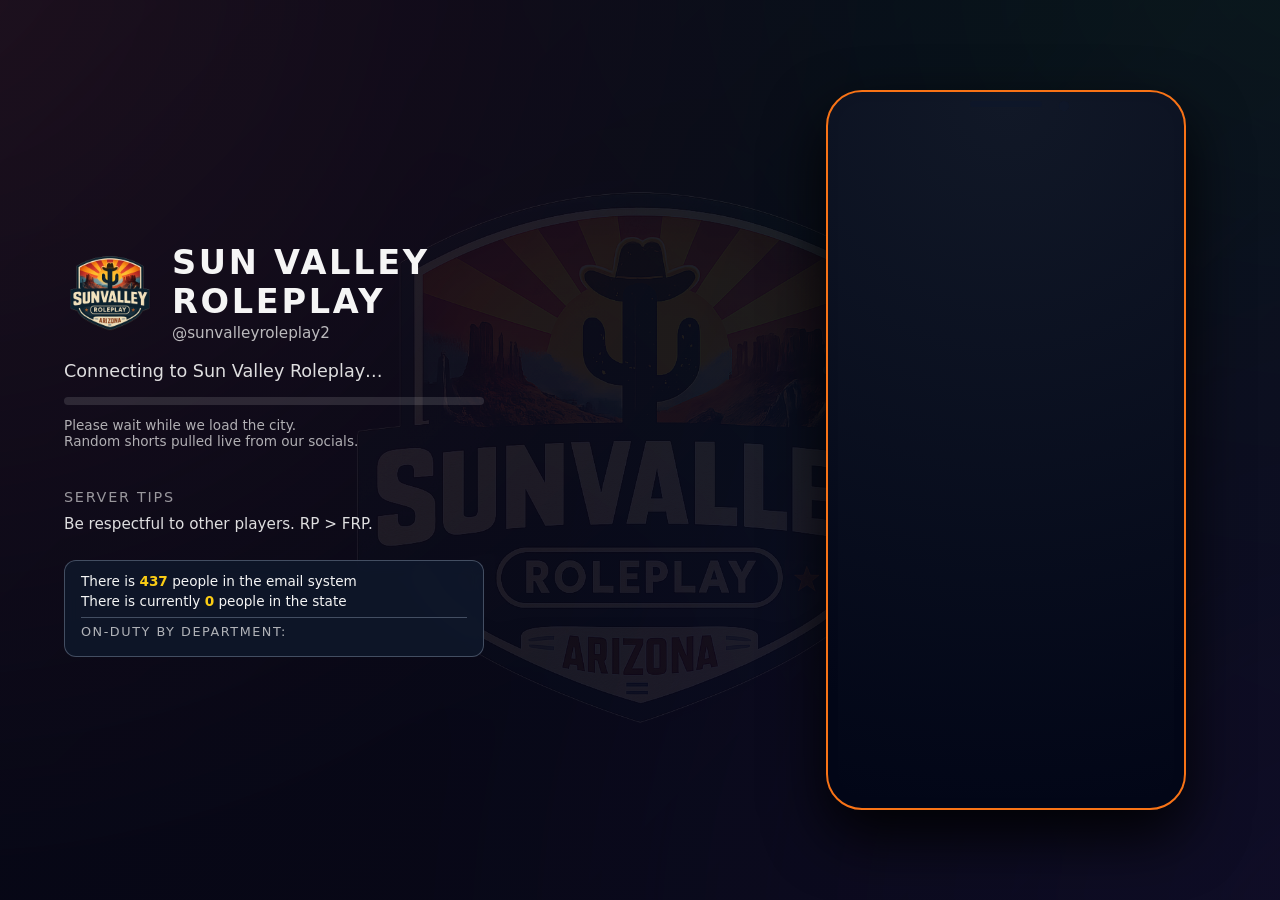
==== html/index.html @ 87b21096 "Add files via upload" ====
<!DOCTYPE html>
<html lang="en">
<head>
  <meta charset="UTF-8" />
  <title>Sun Valley Roleplay — Loading</title>
  <meta name="viewport" content="width=device-width, initial-scale=1.0" />
  <link rel="stylesheet" href="style.css" />
</head>
<body>
  <div class="background"></div>

  <audio id="bgAudio" autoplay></audio>


  <div class="overlay"></div>

  <!-- Large transparent background logo watermark -->
  <div class="background-logo">
    <img src="logo.png" alt="Server Logo" />
  </div>

  <div class="wrapper">
    <div class="left-panel">
      <div class="logo-block">
        <img src="logo.png" alt="Sun Valley Roleplay" class="logo-image" />
        <div class="logo-text">
          <div class="logo-title">SUN VALLEY ROLEPLAY</div>
          <div class="subtitle">@sunvalleyroleplay2</div>
        </div>
      </div>

      <div class="status-text">Connecting to Sun Valley Roleplay…</div>

      <div class="progress-container">
        <div class="progress-bar"></div>
      </div>
      <div class="small-text">
        Please wait while we load the city.<br />
        Random shorts pulled live from our socials.
      </div>

      <div class="tips-title">SERVER TIPS</div>
      <div class="tips-text" id="tipText">
        Be respectful to other players. RP > FRP.
      </div>

      <div class="stats-box">
        <div class="stat-line">
          There is <span id="emailCount">437</span> people in the email system
        </div>
        <div class="stat-line">
          There is currently <span id="stateCount">0</span> people in the state
        </div>
        <div class="stat-divider"></div>
        <div class="stat-dynamic-title">On-duty by department:</div>
        <div class="duty-list" id="dutyList">
          <!-- Filled dynamically from duty stats -->
        </div>
      </div>
    </div>

    <!-- Optional staff panel (middle column). Controlled by STAFF_ENABLED in script.js -->
    <div class="staff-panel" id="staffPanel" style="display:none;">
      <div class="staff-title">Staff Team</div>
      <div class="staff-list" id="staffList">
        <!-- Filled by script.js if STAFF_ENABLED is true -->
      </div>
    </div>

    <div class="right-panel">
      <div class="video-wrapper">
        <div class="phone-frame">
          <div class="phone-screen">
            <iframe
              id="shortFrame"
              frameborder="0"
              allow="autoplay; fullscreen; picture-in-picture"
              scrolling="no"
            ></iframe>
          </div>
        </div>
      </div>

    </div>
  </div>

  <script src="script.js"></script>
</body>
</html>
---- html/style.css ----
* {
  box-sizing: border-box;
}

html,
body {
  margin: 0;
  padding: 0;
  height: 100%;
  width: 100%;
}

body {
  overflow: hidden;
  background: #050716;
  color: #f5f5f5;
  font-family: system-ui, -apple-system, BlinkMacSystemFont, "Segoe UI",
    sans-serif;
}

/* Background layers */
.background {
  position: fixed;
  inset: 0;
  background: radial-gradient(circle at top left, #ff6b6b 0, transparent 55%),
    radial-gradient(circle at bottom right, #4f46e5 0, transparent 55%),
    radial-gradient(circle at top right, #22c55e 0, transparent 55%);
  opacity: 0.35;
  filter: blur(18px);
  transform: scale(1.1);
  pointer-events: none;
  z-index: -1;
}

.background-video-layer {
  position: fixed;
  inset: 0;
  overflow: hidden;
  pointer-events: none;
  z-index: 0;
}


.overlay {
  position: fixed;
  inset: 0;
  background: linear-gradient(
    135deg,
    rgba(5, 7, 22, 0.70),
    rgba(12, 10, 24, 0.78)
  );
  pointer-events: none;
  z-index: 1;
}

/* Large transparent logo watermark */
.background-logo {
  position: fixed;
  inset: 0;
  display: flex;
  align-items: center;
  justify-content: center;
  pointer-events: none;
  z-index: 2;
  opacity: 0.08;
}

.background-logo img {
  max-width: 70vw;
  max-height: 70vh;
  object-fit: contain;
  filter: blur(0.5px);
  transform: scale(1.05);
}

/* Main layout wrapper */
.wrapper {
  position: relative;
  z-index: 3;
  height: 100vh;
  padding: 3vh 5vw;
  display: flex;
  align-items: center;
  justify-content: space-between;
  gap: 3vw;
}

/* Left / staff / right columns */
.left-panel {
  flex: 1.1;
  max-width: 460px;
  display: flex;
  flex-direction: column;
  justify-content: center;
}

.staff-panel {
  flex: 0.9;
  max-width: 320px;
  display: flex;
  flex-direction: column;
  justify-content: center;
}

body.no-staff-layout .staff-panel {
  display: none;
}

.right-panel {
  flex: 1;
  max-width: 420px;
  display: flex;
  flex-direction: column;
  justify-content: center;
  align-items: center;
}

/* Logo block on the left */
.logo-block {
  display: flex;
  align-items: center;
  gap: 1rem;
  margin-bottom: 1.2rem;
}

.logo-image {
  width: 92px;
  height: 92px;
  object-fit: contain;
}

.logo-text {
  display: flex;
  flex-direction: column;
}

.logo-title {
  font-size: 2.1rem;
  font-weight: 800;
  letter-spacing: 0.08em;
  text-transform: uppercase;
}

.subtitle {
  font-size: 0.95rem;
  opacity: 0.75;
  margin-top: 0.2rem;
}

.status-text {
  font-size: 1.1rem;
  margin-bottom: 1rem;
  opacity: 0.9;
}

/* Progress bar */
.progress-container {
  width: 100%;
  max-width: 420px;
  height: 8px;
  border-radius: 999px;
  background: rgba(255, 255, 255, 0.12);
  overflow: hidden;
  margin-bottom: 0.75rem;
}

.progress-bar {
  width: 0%;
  height: 100%;
  border-radius: inherit;
  background: linear-gradient(90deg, #22c55e, #4ade80, #22c55e);
  animation: progressLoop 9s ease-in-out infinite;
}

@keyframes progressLoop {
  0% {
    width: 5%;
  }
  40% {
    width: 65%;
  }
  60% {
    width: 35%;
  }
  100% {
    width: 100%;
  }
}

.small-text {
  font-size: 0.85rem;
  opacity: 0.7;
  margin-bottom: 2.5rem;
  max-width: 420px;
}

/* Tips */
.tips-title {
  font-size: 0.9rem;
  text-transform: uppercase;
  letter-spacing: 0.12em;
  opacity: 0.6;
  margin-bottom: 0.5rem;
}

.tips-text {
  font-size: 0.95rem;
  line-height: 1.5;
  max-width: 460px;
  opacity: 0.9;
  transition: opacity 0.2s ease;
}

/* Staff panel styles */
.staff-title {
  font-size: 0.9rem;
  text-transform: uppercase;
  letter-spacing: 0.12em;
  opacity: 0.75;
  margin-bottom: 0.5rem;
}

.staff-list {
  display: flex;
  flex-direction: column;
  gap: 0.6rem;
  max-height: 60vh;
  overflow: hidden;
}

.staff-card {
  display: flex;
  align-items: center;
  gap: 0.65rem;
  padding: 0.5rem 0.7rem;
  border-radius: 999px;
  background: rgba(15, 23, 42, 0.92);
  border: 1px solid rgba(148, 163, 184, 0.28);
  backdrop-filter: blur(8px);
}

.staff-avatar-wrap {
  width: 40px;
  height: 40px;
  border-radius: 999px;
  overflow: hidden;
  flex-shrink: 0;
  border: 2px solid rgba(234, 179, 8, 0.8);
}

.staff-avatar-wrap img {
  width: 100%;
  height: 100%;
  object-fit: cover;
}

.staff-meta {
  display: flex;
  flex-direction: column;
}

.staff-name {
  font-size: 0.9rem;
  font-weight: 600;
}

.staff-role {
  font-size: 0.75rem;
  opacity: 0.75;
}

.staff-desc {
  font-size: 0.72rem;
  opacity: 0.7;
}

/* Right side / video */
.video-title {
  font-size: 0.95rem;
  text-transform: uppercase;
  letter-spacing: 0.12em;
  opacity: 0.75;
  margin-bottom: 0.75rem;
  text-align: left;
  width: 100%;
}

.video-wrapper {
  width: 100%;
  max-width: 380px;
  display: flex;
  align-items: center;
  justify-content: center;
}

/* Samsung-style phone frame */
.phone-frame {
  position: relative;
  width: 100%;
  max-width: 360px;
  /* Slightly closer to a 9:16 screen, with a little extra bezel */
  aspect-ratio: 9 / 18;
  border-radius: 36px;
  padding: 10px;
  background: radial-gradient(circle at top, #111827 0%, #020617 85%); /* dark bezel, no orange fill */
  border: 2px solid #f97316; /* thin orange line all the way around */
  box-shadow: 0 26px 60px rgba(0, 0, 0, 0.9);
  display: flex;
  align-items: center;
  justify-content: center;
}

/* Top speaker + camera cutouts */
.phone-frame::before,
.phone-frame::after {
  content: "";
  position: absolute;
  top: 9px;
  transform: translateX(-50%);
}

.phone-frame::before {
  left: 50%;
  width: 72px;
  height: 6px;
  border-radius: 999px;
  background: rgba(15, 23, 42, 0.96);
}

.phone-frame::after {
  left: calc(50% + 58px);
  width: 10px;
  height: 10px;
  border-radius: 50%;
  background: rgba(15, 23, 42, 0.98);
}

/* Inner screen */
.phone-screen {
  width: 100%;
  height: 100%;
  border-radius: 26px;
  overflow: hidden;
  background: radial-gradient(circle at top, #111827, #020617);
}

.phone-screen iframe {
  width: 100%;
  height: 100%;
  border: 0;
}





/* Volume / notes */
.controls-hint {
  font-size: 0.8rem;
  opacity: 0.85;
  margin-top: 0.55rem;
  display: flex;
  align-items: center;
  gap: 0.75rem;
  width: 100%;
}

.volume-readout {
  font-size: 0.8rem;
  opacity: 0.9;
}

.video-note {
  font-size: 0.8rem;
  opacity: 0.7;
  margin-top: 0.35rem;
  width: 100%;
}

.video-note-small {
  font-size: 0.75rem;
  opacity: 0.75;
}

/* Responsive tweaks */
@media (max-width: 1100px) {
  .wrapper {
    flex-direction: column;
    align-items: center;
    justify-content: center;
    gap: 2rem;
  }

  .left-panel,
  .right-panel {
    max-width: 520px;
    align-items: flex-start;
  }

  .staff-panel {
    display: none !important;
  }

  .video-title,
  .controls-hint,
  .video-note {
    text-align: left;
  }
}

@media (max-width: 600px) {
  .wrapper {
    padding: 2rem 1.5rem;
  }

  .logo-image {
    width: 80px;
    height: 80px;
  }

  .logo-title {
    font-size: 1.7rem;
  }

  .video-wrapper {
    max-width: 320px;
  }
}


/* Stats box on the left */
.stats-box {
  margin-top: 1.5rem;
  padding: 0.75rem 1rem;
  border-radius: 12px;
  background: rgba(15, 23, 42, 0.92);
  border: 1px solid rgba(148, 163, 184, 0.4);
  backdrop-filter: blur(8px);
  max-width: 420px;
  font-size: 0.85rem;
}

.stat-line {
  display: block;
  margin-bottom: 0.25rem;
}

.stat-line:last-child {
  margin-bottom: 0;
}

.stat-line span {
  font-weight: 600;
  color: #facc15;
}

.stat-divider {
  margin: 0.5rem 0 0.35rem 0;
  height: 1px;
  background: rgba(148, 163, 184, 0.4);
}

.stat-dynamic-title {
  font-size: 0.8rem;
  text-transform: uppercase;
  letter-spacing: 0.12em;
  opacity: 0.7;
  margin-bottom: 0.35rem;
}

.duty-list {
  display: flex;
  flex-direction: column;
  gap: 0.15rem;
}

.duty-row {
  display: flex;
  justify-content: space-between;
  align-items: center;
}

.duty-name {
  opacity: 0.9;
}

.duty-count {
  font-weight: 600;
  color: #4ade80;
}

.duty-empty {
  font-size: 0.8rem;
  opacity: 0.75;
}


/* Force right column alignment */
.right-panel {
  flex: 1;
  max-width: 420px;
  display: flex;
  flex-direction: column;
  justify-content: center;
  align-items: center;
}

/* Title, phone wrapper, and text share same width */
.video-title,
.video-wrapper,
.controls-hint,
.video-note {
  width: 360px;
  max-width: 100%;
  margin-left: auto;
  margin-right: auto;
  text-align: center;
}

/* Center phone wrapper */
.video-wrapper {
  display: flex;
  align-items: center;
  justify-content: center;
}

/* Phone frame width matches column */
.phone-frame {
  position: relative;
  width: 360px;
  max-width: 100%;
  aspect-ratio: 9 / 18;
  border-radius: 36px;
  padding: 10px;
  background: radial-gradient(circle at top, #111827 0%, #020617 85%);
  border: 2px solid #f97316;
  box-shadow: 0 26px 60px rgba(0, 0, 0, 0.9);
  display: flex;
  align-items: center;
  justify-content: center;
}


/* Align right column text with phone width */
.video-title,
.video-wrapper,
.controls-hint,
.video-note {
  width: 360px;
  max-width: 100%;
  margin-left: auto;
  margin-right: auto;
  text-align: center;
}

.video-wrapper {
  display: flex;
  align-items: center;
  justify-content: center;
}

.phone-frame {
  width: 360px;
  max-width: 100%;
}


/* Align right panel labels with phone frame */
.right-panel .video-title,
.right-panel .controls-hint,
.right-panel .video-note {
  max-width: 380px;
  margin-left: auto;
  margin-right: auto;
}


.background-video-layer video {
  position: absolute;
  top: 50%;
  left: 50%;
  transform: translate(-50%, -50%);
  width: 120%;
  height: 120%;
  object-fit: cover;
}
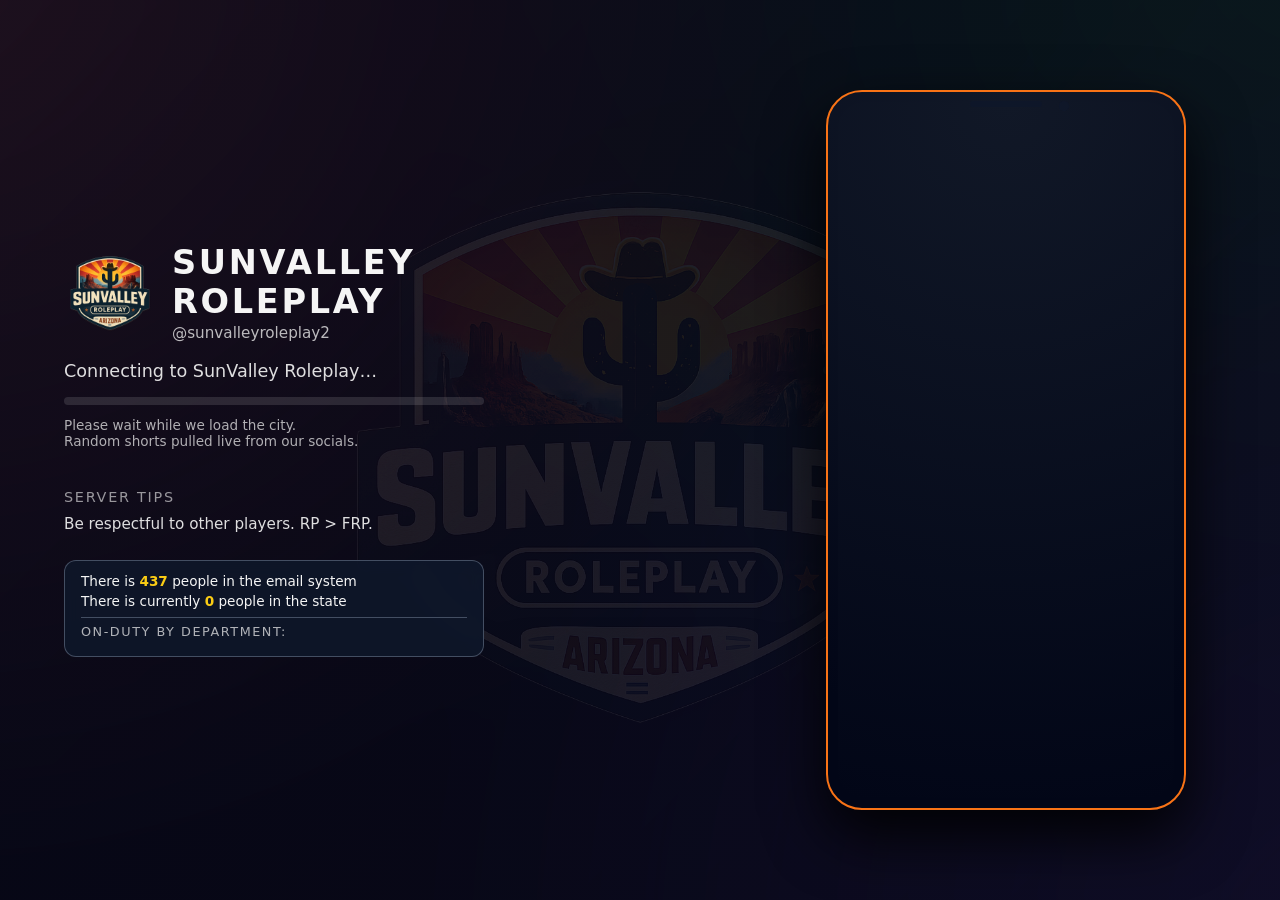
==== commit d0ef2c86: "Add files via upload" ====
--- a/html/index.html
+++ b/html/index.html
@@ -2,7 +2,7 @@
 <html lang="en">
 <head>
   <meta charset="UTF-8" />
-  <title>Sun Valley Roleplay — Loading</title>
+  <title>SunValley Roleplay — Loading</title>
   <meta name="viewport" content="width=device-width, initial-scale=1.0" />
   <link rel="stylesheet" href="style.css" />
 </head>
@@ -22,14 +22,14 @@
   <div class="wrapper">
     <div class="left-panel">
       <div class="logo-block">
-        <img src="logo.png" alt="Sun Valley Roleplay" class="logo-image" />
+        <img src="logo.png" alt="SunValley Roleplay" class="logo-image" />
         <div class="logo-text">
-          <div class="logo-title">SUN VALLEY ROLEPLAY</div>
+          <div class="logo-title">SunValley ROLEPLAY</div>
           <div class="subtitle">@sunvalleyroleplay2</div>
         </div>
       </div>
 
-      <div class="status-text">Connecting to Sun Valley Roleplay…</div>
+      <div class="status-text">Connecting to SunValley Roleplay…</div>
 
       <div class="progress-container">
         <div class="progress-bar"></div>
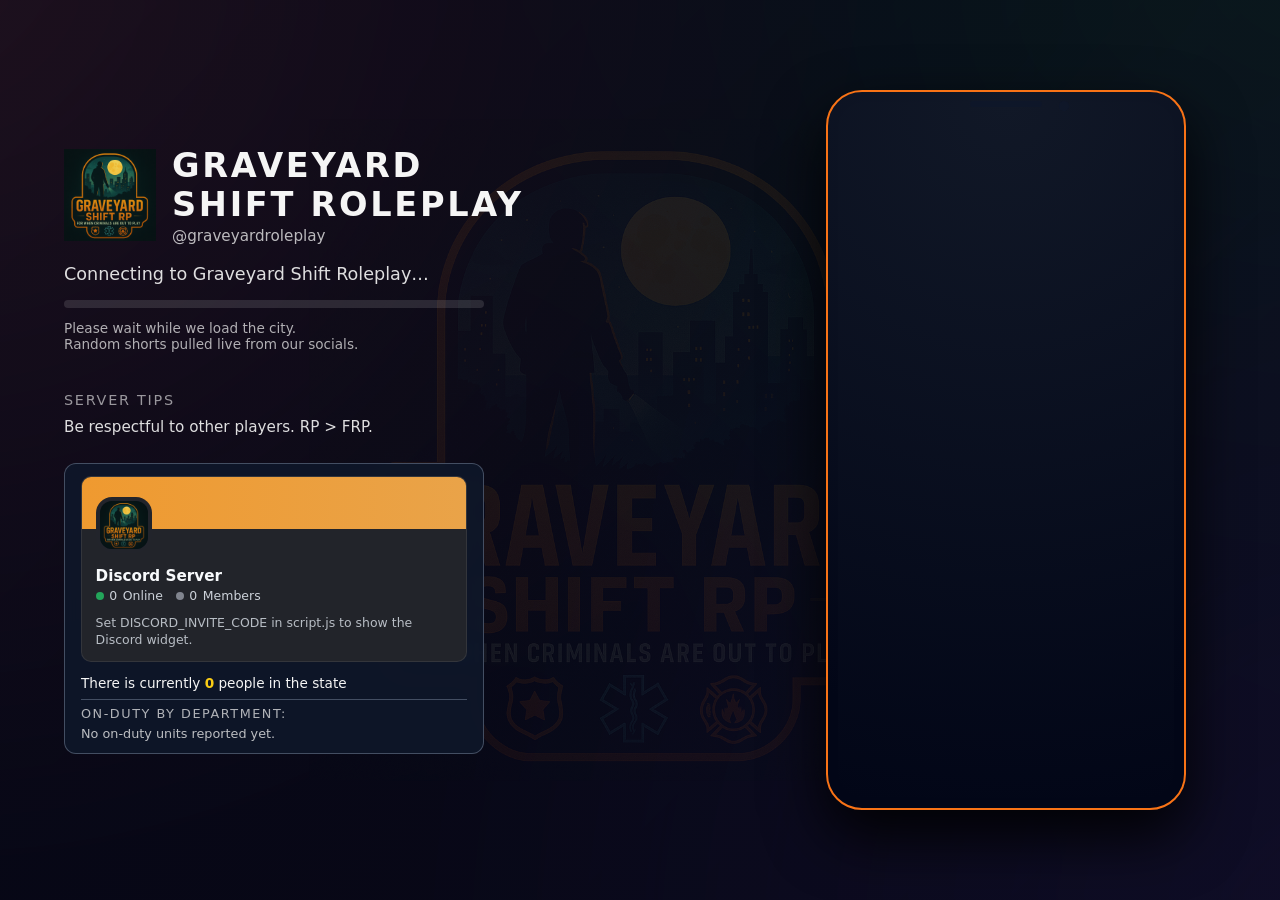
==== commit 785bed02: "Add files via upload" ====
--- a/html/index.html
+++ b/html/index.html
@@ -2,7 +2,7 @@
 <html lang="en">
 <head>
   <meta charset="UTF-8" />
-  <title>SunValley Roleplay — Loading</title>
+  <title>Graveyard Shift Roleplay — Loading</title>
   <meta name="viewport" content="width=device-width, initial-scale=1.0" />
   <link rel="stylesheet" href="style.css" />
 </head>
@@ -22,14 +22,14 @@
   <div class="wrapper">
     <div class="left-panel">
       <div class="logo-block">
-        <img src="logo.png" alt="SunValley Roleplay" class="logo-image" />
+        <img src="logo.png" alt="Graveyard Shift Roleplay" class="logo-image" />
         <div class="logo-text">
-          <div class="logo-title">SunValley ROLEPLAY</div>
-          <div class="subtitle">@sunvalleyroleplay2</div>
+          <div class="logo-title">Graveyard Shift ROLEPLAY</div>
+          <div class="subtitle">@graveyardroleplay</div>
         </div>
       </div>
 
-      <div class="status-text">Connecting to SunValley Roleplay…</div>
+      <div class="status-text">Connecting to Graveyard Shift Roleplay…</div>
 
       <div class="progress-container">
         <div class="progress-bar"></div>
@@ -45,16 +45,30 @@
       </div>
 
       <div class="stats-box">
-        <div class="stat-line">
-          There is <span id="emailCount">437</span> people in the email system
+        <div class="discord-widget-card" id="discordWidgetCard">
+          <div class="discord-banner" id="discordBanner"></div>
+          <div class="discord-widget-body">
+            <img class="discord-icon" id="discordIcon" src="logo.png" alt="Discord Server Icon" />
+            <div class="discord-main-row">
+              <div>
+                <div class="discord-server-name" id="discordServerName">Discord Server</div>
+                <div class="discord-counts">
+                  <span class="discord-status-dot"></span><span id="discordOnlineCount">--</span> Online
+                  <span class="discord-member-dot"></span><span id="discordMemberCount">--</span> Members
+                </div>
+              </div>
+            </div>
+            <div class="discord-description" id="discordDescription">Set your Discord invite code in script.js.</div>
+          </div>
         </div>
-        <div class="stat-line">
+
+        <div class="stat-line state-count-line">
           There is currently <span id="stateCount">0</span> people in the state
         </div>
         <div class="stat-divider"></div>
         <div class="stat-dynamic-title">On-duty by department:</div>
         <div class="duty-list" id="dutyList">
-          <!-- Filled dynamically from duty stats -->
+          <!-- Filled dynamically from PoliceEMSActivity duty stats -->
         </div>
       </div>
     </div>
@@ -74,7 +88,7 @@
             <iframe
               id="shortFrame"
               frameborder="0"
-              allow="autoplay; fullscreen; picture-in-picture"
+              allow="autoplay; fullscreen; picture-in-picture; encrypted-media"
               scrolling="no"
             ></iframe>
           </div>
--- a/html/style.css
+++ b/html/style.css
@@ -454,6 +454,90 @@
   color: #facc15;
 }
 
+.discord-widget-card {
+  position: relative;
+  overflow: hidden;
+  border-radius: 10px;
+  background: rgba(35, 37, 43, 0.98);
+  margin-bottom: 0.8rem;
+  border: 1px solid rgba(255, 255, 255, 0.08);
+}
+
+.discord-banner {
+  height: 52px;
+  background: linear-gradient(90deg, rgba(250, 160, 48, 0.95), rgba(255, 177, 76, 0.9));
+  background-size: cover;
+  background-position: center;
+}
+
+.discord-widget-body {
+  position: relative;
+  padding: 2.4rem 0.85rem 0.8rem 0.85rem;
+}
+
+.discord-icon {
+  position: absolute;
+  top: -32px;
+  left: 0.85rem;
+  width: 56px;
+  height: 56px;
+  border-radius: 16px;
+  border: 4px solid rgba(35, 37, 43, 0.98);
+  object-fit: cover;
+  background: rgba(15, 23, 42, 0.95);
+}
+
+.discord-main-row {
+  display: flex;
+  align-items: center;
+  justify-content: space-between;
+  gap: 0.75rem;
+}
+
+.discord-server-name {
+  font-size: 0.95rem;
+  font-weight: 700;
+  color: #f8fafc;
+  margin-bottom: 0.18rem;
+}
+
+.discord-counts {
+  display: flex;
+  flex-wrap: wrap;
+  align-items: center;
+  gap: 0.35rem;
+  color: rgba(226, 232, 240, 0.88);
+  font-size: 0.78rem;
+}
+
+.discord-status-dot,
+.discord-member-dot {
+  width: 8px;
+  height: 8px;
+  border-radius: 999px;
+  display: inline-block;
+}
+
+.discord-status-dot {
+  background: #23a55a;
+}
+
+.discord-member-dot {
+  background: #80848e;
+  margin-left: 0.45rem;
+}
+
+.discord-description {
+  margin-top: 0.65rem;
+  color: rgba(226, 232, 240, 0.78);
+  line-height: 1.4;
+  font-size: 0.78rem;
+}
+
+.state-count-line {
+  margin-top: 0.15rem;
+}
+
 .stat-divider {
   margin: 0.5rem 0 0.35rem 0;
   height: 1px;
@@ -584,3 +668,11 @@
   height: 120%;
   object-fit: cover;
 }
+
+.duty-names {
+  margin: -0.05rem 0 0.25rem 0;
+  padding-left: 0.35rem;
+  font-size: 0.76rem;
+  line-height: 1.25;
+  opacity: 0.72;
+}
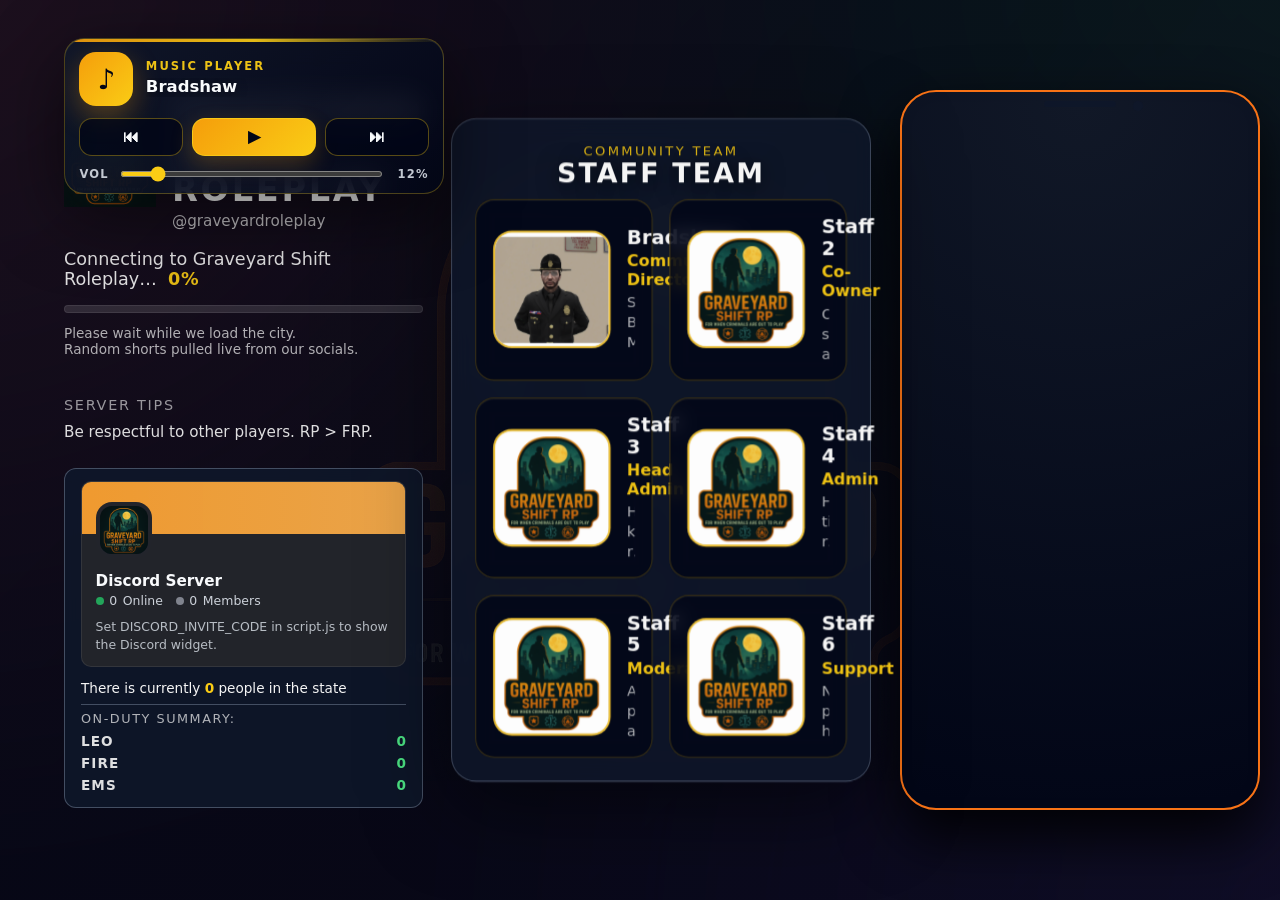
==== commit 62664196: "Add files via upload" ====
--- a/html/index.html
+++ b/html/index.html
@@ -4,12 +4,46 @@
   <meta charset="UTF-8" />
   <title>Graveyard Shift Roleplay — Loading</title>
   <meta name="viewport" content="width=device-width, initial-scale=1.0" />
+  <meta name="referrer" content="strict-origin-when-cross-origin" />
   <link rel="stylesheet" href="style.css" />
 </head>
 <body>
   <div class="background"></div>
 
+  <!-- Optional fullscreen YouTube background. Controlled by BACKGROUND_VIDEO_ENABLED in script.js -->
+  <div class="background-video-layer" id="backgroundVideoLayer" style="display:none;">
+    <iframe
+      id="backgroundYoutubeFrame"
+      title="Background YouTube video"
+      frameborder="0"
+      allow="autoplay; fullscreen; picture-in-picture; encrypted-media"
+      referrerpolicy="strict-origin-when-cross-origin"
+    ></iframe>
+  </div>
+
   <audio id="bgAudio" autoplay></audio>
+
+
+  <!-- Clickable music player. Requires loadscreen_cursor 'yes' in fxmanifest.lua. -->
+  <div class="music-player-widget" id="musicPlayerWidget" style="display:none;">
+    <div class="music-player-main">
+      <div class="music-player-icon">♪</div>
+      <div class="music-player-text">
+        <div class="music-player-label">Music Player</div>
+        <div class="music-player-track" id="musicTrackName">Loading music…</div>
+      </div>
+    </div>
+    <div class="music-player-controls">
+      <button class="music-btn" id="musicPrevBtn" type="button" aria-label="Previous song">⏮</button>
+      <button class="music-btn music-play-btn" id="musicPlayPauseBtn" type="button" aria-label="Pause music">⏸</button>
+      <button class="music-btn" id="musicNextBtn" type="button" aria-label="Next song">⏭</button>
+    </div>
+    <div class="music-volume-row">
+      <span class="music-volume-label">VOL</span>
+      <input id="musicVolumeSlider" class="music-volume-slider" type="range" min="0" max="100" value="12" aria-label="Music volume" />
+      <span class="music-volume-text" id="musicVolumeText">12%</span>
+    </div>
+  </div>
 
 
   <div class="overlay"></div>
@@ -29,10 +63,10 @@
         </div>
       </div>
 
-      <div class="status-text">Connecting to Graveyard Shift Roleplay…</div>
+      <div class="status-text">Connecting to Graveyard Shift Roleplay… <span id="loadingProgressText" class="loading-progress-text">0%</span></div>
 
-      <div class="progress-container">
-        <div class="progress-bar"></div>
+      <div class="progress-container" role="progressbar" aria-valuemin="0" aria-valuemax="100" aria-valuenow="0" id="loadingProgressContainer">
+        <div class="progress-bar" id="loadingProgressBar"></div>
       </div>
       <div class="small-text">
         Please wait while we load the city.<br />
@@ -66,22 +100,76 @@
           There is currently <span id="stateCount">0</span> people in the state
         </div>
         <div class="stat-divider"></div>
-        <div class="stat-dynamic-title">On-duty by department:</div>
+        <div class="stat-dynamic-title">On-duty summary:</div>
         <div class="duty-list" id="dutyList">
           <!-- Filled dynamically from PoliceEMSActivity duty stats -->
         </div>
       </div>
     </div>
 
-    <!-- Optional staff panel (middle column). Controlled by STAFF_ENABLED in script.js -->
-    <div class="staff-panel" id="staffPanel" style="display:none;">
-      <div class="staff-title">Staff Team</div>
-      <div class="staff-list" id="staffList">
-        <!-- Filled by script.js if STAFF_ENABLED is true -->
+    <!-- Center feature panel area. Controlled by FEATURE_PANEL_MODE in script.js. -->
+    <div class="feature-panel-shell" id="featurePanelShell" style="display:none;">
+      <!-- Optional Staff panel -->
+      <div class="feature-panel staff-panel" id="staffPanel" style="display:none;">
+        <div class="feature-panel-header">
+          <div class="feature-panel-kicker">Community Team</div>
+          <div class="feature-panel-title">Staff Team</div>
+        </div>
+        <div class="staff-list" id="staffList">
+          <!-- Filled by script.js if STAFF_ENABLED is true -->
+        </div>
+      </div>
+
+      <!-- Optional Most Wanted board panel -->
+      <div class="feature-panel wanted-board-panel" id="wantedBoardPanel" style="display:none;">
+        <div class="wanted-board" id="wantedBoard">
+          <img class="wanted-board-template" src="wanted/most_wanted_template_cropped.png" alt="Most Wanted Board" />
+          <div class="wanted-slot slot-1">
+            <img class="wanted-slot-photo" id="mwPhoto1" src="wanted/placeholder.png" alt="Wanted 1" />
+            <div class="wanted-slot-name" id="mwName1"></div>
+            <div class="wanted-slot-reason" id="mwReason1"></div>
+          </div>
+          <div class="wanted-slot slot-2">
+            <img class="wanted-slot-photo" id="mwPhoto2" src="wanted/placeholder.png" alt="Wanted 2" />
+            <div class="wanted-slot-name" id="mwName2"></div>
+            <div class="wanted-slot-reason" id="mwReason2"></div>
+          </div>
+          <div class="wanted-slot slot-3">
+            <img class="wanted-slot-photo" id="mwPhoto3" src="wanted/placeholder.png" alt="Wanted 3" />
+            <div class="wanted-slot-name" id="mwName3"></div>
+            <div class="wanted-slot-reason" id="mwReason3"></div>
+          </div>
+          <div class="wanted-slot slot-4">
+            <img class="wanted-slot-photo" id="mwPhoto4" src="wanted/placeholder.png" alt="Wanted 4" />
+            <div class="wanted-slot-name" id="mwName4"></div>
+            <div class="wanted-slot-reason" id="mwReason4"></div>
+          </div>
+          <div class="wanted-slot slot-5">
+            <img class="wanted-slot-photo" id="mwPhoto5" src="wanted/placeholder.png" alt="Wanted 5" />
+            <div class="wanted-slot-name" id="mwName5"></div>
+            <div class="wanted-slot-reason" id="mwReason5"></div>
+          </div>
+          <div class="wanted-slot slot-6">
+            <img class="wanted-slot-photo" id="mwPhoto6" src="wanted/placeholder.png" alt="Wanted 6" />
+            <div class="wanted-slot-name" id="mwName6"></div>
+            <div class="wanted-slot-reason" id="mwReason6"></div>
+          </div>
+        </div>
+      </div>
+
+      <!-- Optional Gallery panel -->
+      <div class="feature-panel gallery-panel" id="galleryPanel" style="display:none;">
+        <div class="feature-panel-header">
+          <div class="feature-panel-kicker">City Moments</div>
+          <div class="feature-panel-title">Gallery</div>
+        </div>
+        <div class="gallery-grid" id="galleryGrid">
+          <!-- Filled by script.js if GALLERY_ENABLED is true -->
+        </div>
       </div>
     </div>
 
-    <div class="right-panel">
+    <div class="right-panel" id="phoneVideoPanel">
       <div class="video-wrapper">
         <div class="phone-frame">
           <div class="phone-screen">
--- a/html/style.css
+++ b/html/style.css
@@ -1,6 +1,25 @@
 * {
   box-sizing: border-box;
 }
+
+:root {
+  --feature-panel-scale: 1.05;
+  --feature-panel-width: 56vw;
+  --feature-panel-max-width: 1080px;
+  --feature-panel-no-phone-width: 72vw;
+  --feature-panel-no-phone-max-width: 1240px;
+  --feature-panel-max-height: 94vh;
+  --staff-card-min-height: 152px;
+  --staff-avatar-size: 112px;
+  --gallery-card-min-height: 265px;
+  --gallery-image-min-height: 225px;
+  --wanted-board-max-width: 850px;
+  --wanted-board-max-height: 92vh;
+  --music-player-top: 4.25vh;
+  --music-player-left: 5vw;
+  --music-player-width: 380px;
+}
+
 
 html,
 body {
@@ -40,6 +59,31 @@
   z-index: 0;
 }
 
+.background-video-layer iframe {
+  position: absolute;
+  top: 50%;
+  left: 50%;
+  transform: translate(-50%, -50%);
+  width: 120vw;
+  height: 67.5vw;
+  min-width: 177.78vh;
+  min-height: 100vh;
+  border: 0;
+  opacity: 0.55;
+}
+
+body.has-background-video .background {
+  opacity: 0.18;
+}
+
+body.has-background-video .overlay {
+  background: linear-gradient(
+    135deg,
+    rgba(5, 7, 22, 0.62),
+    rgba(12, 10, 24, 0.70)
+  );
+}
+
 
 .overlay {
   position: fixed;
@@ -153,7 +197,7 @@
   opacity: 0.9;
 }
 
-/* Progress bar */
+/* Real FiveM loading progress bar */
 .progress-container {
   width: 100%;
   max-width: 420px;
@@ -162,6 +206,7 @@
   background: rgba(255, 255, 255, 0.12);
   overflow: hidden;
   margin-bottom: 0.75rem;
+  box-shadow: inset 0 0 0 1px rgba(255, 255, 255, 0.08);
 }
 
 .progress-bar {
@@ -169,22 +214,15 @@
   height: 100%;
   border-radius: inherit;
   background: linear-gradient(90deg, #22c55e, #4ade80, #22c55e);
-  animation: progressLoop 9s ease-in-out infinite;
-}
-
-@keyframes progressLoop {
-  0% {
-    width: 5%;
-  }
-  40% {
-    width: 65%;
-  }
-  60% {
-    width: 35%;
-  }
-  100% {
-    width: 100%;
-  }
+  transition: width 0.35s ease;
+  box-shadow: 0 0 14px rgba(74, 222, 128, 0.35);
+}
+
+.loading-progress-text {
+  color: #facc15;
+  font-weight: 800;
+  letter-spacing: 0.04em;
+  margin-left: 0.35rem;
 }
 
 .small-text {
@@ -491,7 +529,7 @@
   display: flex;
   align-items: center;
   justify-content: space-between;
-  gap: 0.75rem;
+  gap: 0.85rem;
 }
 
 .discord-server-name {
@@ -676,3 +714,819 @@
   line-height: 1.25;
   opacity: 0.72;
 }
+
+
+/* Optional panel master toggles from script.js */
+body.no-phone-layout .right-panel,
+body.no-mostwanted-layout .wanted-board-panel {
+  display: none !important;
+}
+
+/* ========== MOST WANTED BOARD ========== */
+.wanted-board-panel {
+  position: absolute;
+  top: 50%;
+  left: 50%;
+  transform: translate(-50%, -50%);
+  width: min(44vw, 760px);
+  z-index: 3;
+  display: flex;
+  align-items: center;
+  justify-content: center;
+  pointer-events: none;
+}
+
+.wanted-board {
+  position: relative;
+  width: 100%;
+  aspect-ratio: 786 / 1028;
+}
+
+.wanted-board-template {
+  width: 100%;
+  height: 100%;
+  display: block;
+  object-fit: contain;
+  user-select: none;
+  pointer-events: none;
+}
+
+.wanted-slot {
+  position: absolute;
+  pointer-events: none;
+}
+
+.wanted-slot-photo {
+  position: absolute;
+  inset: 0;
+  width: 100%;
+  height: 100%;
+  object-fit: cover;
+  border: none;
+}
+
+/* top row */
+.slot-1 { left: 5.4%; top: 26.2%; width: 23.9%; height: 22.3%; }
+.slot-2 { left: 36.7%; top: 26.2%; width: 23.9%; height: 22.3%; }
+.slot-3 { left: 68.0%; top: 26.2%; width: 23.9%; height: 22.3%; }
+/* bottom row */
+.slot-4 { left: 5.4%; top: 63.8%; width: 23.9%; height: 22.3%; }
+.slot-5 { left: 36.7%; top: 63.8%; width: 23.9%; height: 22.3%; }
+.slot-6 { left: 68.0%; top: 63.8%; width: 23.9%; height: 22.3%; }
+
+.wanted-slot-name,
+.wanted-slot-reason {
+  position: absolute;
+  left: 50%;
+  transform: translateX(-50%);
+  width: 140%;
+  text-align: center;
+  color: #111;
+  font-family: Georgia, "Times New Roman", serif;
+  font-style: italic;
+  text-shadow: none;
+}
+
+.wanted-slot-name {
+  top: 103%;
+  font-size: clamp(10px, 1vw, 19px);
+  font-weight: 700;
+}
+
+.wanted-slot-reason {
+  top: 132%;
+  font-size: clamp(8px, 0.72vw, 13px);
+  line-height: 1.3;
+  font-weight: 600;
+}
+
+@media (max-width: 1200px) {
+  .wanted-board-panel {
+    width: min(52vw, 720px);
+  }
+}
+
+@media (max-width: 900px) {
+  .wanted-board-panel {
+    position: relative;
+    top: auto;
+    left: auto;
+    transform: none;
+    width: min(82vw, 700px);
+    order: 2;
+  }
+}
+
+/* ========== CENTER FEATURE PANEL SHELL / ROTATOR ========== */
+.feature-panel-shell {
+  flex: 1.45;
+  width: min(var(--feature-panel-width), var(--feature-panel-max-width));
+  max-width: var(--feature-panel-max-width);
+  min-width: 480px;
+  max-height: var(--feature-panel-max-height);
+  align-items: center;
+  justify-content: center;
+  transform: scale(var(--feature-panel-scale));
+  transform-origin: center center;
+  position: relative;
+  z-index: 4;
+}
+
+body.no-feature-panel-layout .feature-panel-shell {
+  display: none !important;
+}
+
+body.no-phone-layout .feature-panel-shell {
+  flex: 1.75;
+  width: min(var(--feature-panel-no-phone-width), var(--feature-panel-no-phone-max-width));
+  max-width: var(--feature-panel-no-phone-max-width);
+}
+
+.feature-panel {
+  width: 100%;
+  max-height: var(--feature-panel-max-height);
+  align-items: center;
+  justify-content: center;
+  animation: featureFadeIn 0.45s ease both;
+}
+
+@keyframes featureFadeIn {
+  from { opacity: 0; transform: translateY(10px) scale(0.985); }
+  to { opacity: 1; transform: translateY(0) scale(1); }
+}
+
+.feature-panel-header {
+  width: 100%;
+  margin-bottom: 0.75rem;
+  text-align: center;
+}
+
+.feature-panel-kicker {
+  font-size: 0.78rem;
+  text-transform: uppercase;
+  letter-spacing: 0.18em;
+  color: rgba(250, 204, 21, 0.88);
+  margin-bottom: 0.12rem;
+}
+
+.feature-panel-title {
+  font-size: clamp(1.35rem, 2vw, 2.2rem);
+  line-height: 1;
+  font-weight: 900;
+  text-transform: uppercase;
+  letter-spacing: 0.08em;
+  text-shadow: 0 4px 20px rgba(0, 0, 0, 0.65);
+}
+
+/* Staff is now one of the center panels, not a fixed separate column. */
+.staff-panel {
+  flex: initial;
+  max-width: 100%;
+  min-width: 0;
+  padding: 1rem;
+  border-radius: 24px;
+  background: rgba(15, 23, 42, 0.84);
+  border: 1px solid rgba(148, 163, 184, 0.35);
+  box-shadow: 0 24px 80px rgba(0, 0, 0, 0.52);
+  backdrop-filter: blur(10px);
+  flex-direction: column;
+}
+
+body.no-staff-layout .staff-panel {
+  display: none !important;
+}
+
+.staff-title {
+  display: none;
+}
+
+.staff-list {
+  width: 100%;
+  display: grid;
+  grid-template-columns: repeat(2, minmax(0, 1fr));
+  gap: 0.75rem;
+  max-height: none;
+  overflow: visible;
+}
+
+.staff-card {
+  border-radius: 18px;
+  padding: 0.7rem;
+  background: rgba(2, 6, 23, 0.78);
+  border: 1px solid rgba(234, 179, 8, 0.24);
+  box-shadow: inset 0 1px 0 rgba(255, 255, 255, 0.05);
+  align-items: center;
+  min-height: var(--staff-card-min-height);
+}
+
+.staff-avatar-wrap {
+  width: var(--staff-avatar-size);
+  height: var(--staff-avatar-size);
+  border-radius: 16px;
+  background: rgba(255, 255, 255, 0.92);
+  border: 2px solid rgba(234, 179, 8, 0.8);
+}
+
+.staff-avatar-wrap img {
+  background: rgba(255, 255, 255, 0.9);
+}
+
+.staff-meta {
+  min-width: 0;
+}
+
+.staff-name {
+  font-size: clamp(1rem, 1.12vw, 1.18rem);
+  font-weight: 800;
+  line-height: 1.12;
+}
+
+.staff-role {
+  color: #facc15;
+  opacity: 0.95;
+  font-weight: 700;
+  margin-top: 0.16rem;
+}
+
+.staff-desc {
+  font-size: 0.82rem;
+  line-height: 1.28;
+  opacity: 0.72;
+  margin-top: 0.2rem;
+  display: -webkit-box;
+  -webkit-line-clamp: 2;
+  -webkit-box-orient: vertical;
+  overflow: hidden;
+}
+
+/* Most Wanted board now sits inside the center feature shell. */
+.wanted-board-panel {
+  position: relative;
+  top: auto;
+  left: auto;
+  transform: none;
+  width: 100%;
+  max-height: 88vh;
+  z-index: 4;
+  flex-direction: column;
+  pointer-events: none;
+}
+
+body.no-mostwanted-layout .wanted-board-panel {
+  display: none !important;
+}
+
+.wanted-board {
+  width: min(100%, var(--wanted-board-max-width));
+  max-height: var(--wanted-board-max-height);
+  aspect-ratio: 1024 / 1536;
+}
+
+.wanted-slot {
+  overflow: visible;
+}
+
+.wanted-slot-photo {
+  background: rgba(235, 225, 207, 0.96);
+}
+
+/* Slot coordinates tuned for the 1024x1536 board image. */
+.slot-1 { left: 10.1%; top: 24.9%; width: 22.6%; height: 21.0%; }
+.slot-2 { left: 38.8%; top: 24.9%; width: 22.6%; height: 21.0%; }
+.slot-3 { left: 67.5%; top: 24.9%; width: 22.6%; height: 21.0%; }
+.slot-4 { left: 10.1%; top: 62.2%; width: 22.6%; height: 21.0%; }
+.slot-5 { left: 38.8%; top: 62.2%; width: 22.6%; height: 21.0%; }
+.slot-6 { left: 67.5%; top: 62.2%; width: 22.6%; height: 21.0%; }
+
+.wanted-slot-name,
+.wanted-slot-reason {
+  width: 118%;
+  color: #21130b;
+  text-shadow: 0 1px 0 rgba(255, 250, 235, 0.45);
+}
+
+.wanted-slot-name {
+  top: 104%;
+  font-size: clamp(9px, 0.82vw, 15px);
+  line-height: 1.05;
+  white-space: nowrap;
+  overflow: hidden;
+  text-overflow: ellipsis;
+}
+
+.wanted-slot-reason {
+  top: 119%;
+  font-size: clamp(7px, 0.62vw, 10px);
+  line-height: 1.15;
+  width: 126%;
+  min-height: 2.3em;
+  display: -webkit-box;
+  -webkit-line-clamp: 2;
+  -webkit-box-orient: vertical;
+  overflow: hidden;
+}
+
+/* Gallery panel */
+.gallery-panel {
+  flex-direction: column;
+  padding: 1rem;
+  border-radius: 24px;
+  background: rgba(15, 23, 42, 0.84);
+  border: 1px solid rgba(148, 163, 184, 0.35);
+  box-shadow: 0 24px 80px rgba(0, 0, 0, 0.52);
+  backdrop-filter: blur(10px);
+}
+
+body.no-gallery-layout .gallery-panel {
+  display: none !important;
+}
+
+.gallery-grid {
+  width: 100%;
+  display: grid;
+  grid-template-columns: repeat(3, minmax(0, 1fr));
+  gap: 0.75rem;
+}
+
+.gallery-photo-card {
+  min-width: 0;
+  min-height: var(--gallery-card-min-height);
+  overflow: hidden;
+  border-radius: 18px;
+  background: rgba(2, 6, 23, 0.82);
+  border: 1px solid rgba(234, 179, 8, 0.22);
+  box-shadow: inset 0 1px 0 rgba(255, 255, 255, 0.05);
+}
+
+.gallery-photo-wrap {
+  width: 100%;
+  min-height: var(--gallery-image-min-height);
+  aspect-ratio: 16 / 10;
+  background: rgba(255, 255, 255, 0.92);
+  overflow: hidden;
+}
+
+.gallery-photo-wrap img {
+  width: 100%;
+  height: 100%;
+  display: block;
+  background: rgba(255, 255, 255, 0.9);
+}
+
+.gallery-photo-caption {
+  padding: 0.55rem 0.65rem 0.7rem;
+}
+
+.gallery-photo-title {
+  font-size: 1rem;
+  line-height: 1.1;
+  font-weight: 800;
+  color: #f8fafc;
+  white-space: nowrap;
+  overflow: hidden;
+  text-overflow: ellipsis;
+}
+
+.gallery-photo-desc {
+  margin-top: 0.22rem;
+  font-size: 0.82rem;
+  line-height: 1.28;
+  color: rgba(226, 232, 240, 0.72);
+  display: -webkit-box;
+  -webkit-line-clamp: 2;
+  -webkit-box-orient: vertical;
+  overflow: hidden;
+}
+
+.staff-empty,
+.gallery-empty {
+  grid-column: 1 / -1;
+  padding: 1rem;
+  border-radius: 14px;
+  background: rgba(2, 6, 23, 0.75);
+  border: 1px dashed rgba(234, 179, 8, 0.35);
+  text-align: center;
+  color: rgba(226, 232, 240, 0.78);
+}
+
+
+/* Fallback board if wanted/most_wanted_template.png is missing or deleted. */
+.wanted-board.template-missing {
+  background:
+    radial-gradient(circle at 50% 24%, rgba(255,255,255,0.32), transparent 18%),
+    linear-gradient(180deg, #d3b27a 0%, #b88d52 100%);
+  border: 6px solid rgba(43, 25, 12, 0.85);
+  border-radius: 10px;
+  box-shadow: 0 30px 90px rgba(0, 0, 0, 0.55), inset 0 0 80px rgba(58, 33, 12, 0.45);
+}
+
+.wanted-board.template-missing::before {
+  content: "MOST WANTED";
+  position: absolute;
+  left: 0;
+  right: 0;
+  top: 5.2%;
+  z-index: 1;
+  color: #090604;
+  text-align: center;
+  font-weight: 1000;
+  font-size: clamp(2.2rem, 4.6vw, 5.2rem);
+  letter-spacing: 0.03em;
+  font-family: Impact, "Arial Black", system-ui, sans-serif;
+}
+
+.wanted-board.template-missing::after {
+  content: "Provide Information about These and Win Prizes for Saving Society from the Criminals";
+  position: absolute;
+  left: 10%;
+  right: 10%;
+  top: 17.5%;
+  z-index: 1;
+  color: #19110a;
+  text-align: center;
+  font-weight: 800;
+  font-size: clamp(0.7rem, 1.05vw, 1.2rem);
+  line-height: 1.15;
+}
+
+.wanted-board.template-missing .wanted-slot {
+  z-index: 2;
+}
+
+@media (max-width: 1280px) {
+  .feature-panel-shell {
+    width: min(var(--feature-panel-width), var(--feature-panel-max-width));
+    min-width: 400px;
+  }
+
+  .staff-list {
+    grid-template-columns: 1fr;
+    gap: 0.55rem;
+  }
+
+  .staff-card {
+    min-height: 78px;
+  }
+
+  .staff-avatar-wrap {
+    width: 52px;
+    height: 52px;
+    border-radius: 14px;
+  }
+
+  .gallery-grid {
+    grid-template-columns: repeat(2, minmax(0, 1fr));
+  }
+}
+
+@media (max-width: 1100px) {
+  .feature-panel-shell {
+    width: min(90vw, var(--feature-panel-max-width));
+    min-width: 0;
+    max-height: 70vh;
+    transform: scale(1);
+    order: 2;
+  }
+
+  .feature-panel {
+    max-height: 70vh;
+  }
+
+  .wanted-board {
+    max-height: 70vh;
+  }
+}
+
+@media (max-width: 700px) {
+  .gallery-grid,
+  .staff-list {
+    grid-template-columns: 1fr;
+  }
+}
+
+/* Active feature panels must remain visible even on older mobile staff-hide rules. */
+.feature-panel-shell .feature-panel.is-active {
+  display: flex !important;
+}
+
+body.no-staff-layout .feature-panel-shell .staff-panel,
+body.no-mostwanted-layout .feature-panel-shell .wanted-board-panel,
+body.no-gallery-layout .feature-panel-shell .gallery-panel {
+  display: none !important;
+}
+
+
+/* ========== v4.4 layout fixes: larger Staff/Gallery + realigned Most Wanted ========== */
+.feature-panel-shell {
+  width: min(var(--feature-panel-width), var(--feature-panel-max-width)) !important;
+  max-width: var(--feature-panel-max-width) !important;
+  max-height: var(--feature-panel-max-height) !important;
+  transform: scale(var(--feature-panel-scale));
+  transform-origin: center center;
+}
+
+body.no-phone-layout .feature-panel-shell {
+  width: min(var(--feature-panel-no-phone-width), var(--feature-panel-no-phone-max-width)) !important;
+  max-width: var(--feature-panel-no-phone-max-width) !important;
+}
+
+.staff-panel,
+.gallery-panel {
+  padding: 1.35rem !important;
+}
+
+.staff-list {
+  gap: 1rem !important;
+}
+
+.staff-card {
+  min-height: var(--staff-card-min-height) !important;
+  padding: 0.95rem 1rem !important;
+  gap: 1rem !important;
+}
+
+.staff-avatar-wrap {
+  width: var(--staff-avatar-size) !important;
+  height: var(--staff-avatar-size) !important;
+  flex: 0 0 var(--staff-avatar-size) !important;
+  border-radius: 18px !important;
+}
+
+.staff-avatar-wrap img {
+  width: 100% !important;
+  height: 100% !important;
+}
+
+.staff-name {
+  font-size: clamp(1.16rem, 1.28vw, 1.45rem) !important;
+}
+
+.staff-role {
+  font-size: clamp(0.95rem, 1vw, 1.12rem) !important;
+}
+
+.staff-desc {
+  font-size: clamp(0.88rem, 0.92vw, 1.02rem) !important;
+  line-height: 1.35 !important;
+  -webkit-line-clamp: 3 !important;
+}
+
+/* Use the cropped board dimensions so the bottom white strip is gone. */
+.wanted-board {
+  width: min(100%, var(--wanted-board-max-width)) !important;
+  max-height: var(--wanted-board-max-height) !important;
+  aspect-ratio: 1024 / 1352 !important;
+  overflow: hidden !important;
+}
+
+.wanted-board-template {
+  width: 100% !important;
+  height: 100% !important;
+  object-fit: fill !important;
+}
+
+/* Slot coordinates tuned for wanted/most_wanted_template_cropped.png, 1024x1352. */
+.slot-1 { left: 9.3% !important; top: 26.7% !important; width: 23.0% !important; height: 21.7% !important; }
+.slot-2 { left: 39.4% !important; top: 26.7% !important; width: 23.0% !important; height: 21.7% !important; }
+.slot-3 { left: 69.5% !important; top: 26.7% !important; width: 23.0% !important; height: 21.7% !important; }
+.slot-4 { left: 9.3% !important; top: 64.0% !important; width: 23.0% !important; height: 21.7% !important; }
+.slot-5 { left: 39.4% !important; top: 64.0% !important; width: 23.0% !important; height: 21.7% !important; }
+.slot-6 { left: 69.5% !important; top: 64.0% !important; width: 23.0% !important; height: 21.7% !important; }
+
+.wanted-slot-photo {
+  width: 100% !important;
+  height: 100% !important;
+  display: block !important;
+  background: transparent !important;
+}
+
+.wanted-slot-name,
+.wanted-slot-reason {
+  left: 50% !important;
+  transform: translateX(-50%) !important;
+  width: 132% !important;
+  text-align: center !important;
+  white-space: normal !important;
+}
+
+.wanted-slot-name {
+  top: 102.5% !important;
+  font-size: clamp(10px, 0.86vw, 15px) !important;
+  line-height: 1.05 !important;
+}
+
+.wanted-slot-reason {
+  top: 113.8% !important;
+  width: 138% !important;
+  font-size: clamp(8px, 0.66vw, 11px) !important;
+  line-height: 1.12 !important;
+  -webkit-line-clamp: 2 !important;
+}
+
+/* Gallery is now six large image-only tiles by default. */
+.gallery-grid {
+  gap: 1rem !important;
+}
+
+.gallery-photo-card {
+  min-height: var(--gallery-card-min-height) !important;
+  display: flex !important;
+  flex-direction: column !important;
+}
+
+.gallery-photo-wrap {
+  min-height: var(--gallery-image-min-height) !important;
+  height: 100% !important;
+  flex: 1 1 auto !important;
+  aspect-ratio: 16 / 10 !important;
+}
+
+body.gallery-captions-hidden .gallery-photo-card {
+  background: rgba(255, 255, 255, 0.94) !important;
+}
+
+body.gallery-captions-hidden .gallery-photo-caption {
+  display: none !important;
+}
+
+body.gallery-captions-hidden .gallery-photo-wrap {
+  aspect-ratio: 16 / 10 !important;
+  border-radius: 18px !important;
+}
+
+@media (max-width: 1280px) {
+  .staff-list { grid-template-columns: repeat(2, minmax(0, 1fr)) !important; }
+  .staff-card { min-height: var(--staff-card-min-height) !important; }
+  .staff-avatar-wrap { width: var(--staff-avatar-size) !important; height: var(--staff-avatar-size) !important; flex-basis: var(--staff-avatar-size) !important; }
+  .gallery-grid { grid-template-columns: repeat(3, minmax(0, 1fr)) !important; }
+}
+
+
+/* Top-left clickable music player widget */
+.music-player-widget {
+  position: fixed;
+  top: var(--music-player-top);
+  left: var(--music-player-left);
+  width: min(var(--music-player-width), calc(100vw - 2rem));
+  padding: 0.8rem 0.9rem 0.75rem;
+  border-radius: 20px;
+  background:
+    linear-gradient(135deg, rgba(15, 23, 42, 0.92), rgba(2, 6, 23, 0.86));
+  border: 1px solid rgba(250, 204, 21, 0.28);
+  box-shadow:
+    0 22px 70px rgba(0, 0, 0, 0.52),
+    inset 0 1px 0 rgba(255, 255, 255, 0.07);
+  backdrop-filter: blur(14px);
+  z-index: 50;
+  pointer-events: auto;
+  user-select: none;
+  overflow: hidden;
+}
+
+.music-player-widget::before {
+  content: "";
+  position: absolute;
+  inset: 0 0 auto 0;
+  height: 3px;
+  background: linear-gradient(90deg, #f59e0b, #facc15, rgba(250, 204, 21, 0));
+  opacity: 0.9;
+  pointer-events: none;
+}
+
+.music-player-main {
+  display: grid;
+  grid-template-columns: 54px minmax(0, 1fr);
+  align-items: center;
+  gap: 0.78rem;
+  min-width: 0;
+}
+
+.music-player-icon {
+  width: 54px;
+  height: 54px;
+  flex: 0 0 54px;
+  border-radius: 17px;
+  display: grid;
+  place-items: center;
+  color: #020617;
+  font-size: 1.75rem;
+  font-weight: 900;
+  background: linear-gradient(135deg, #f59e0b, #facc15);
+  box-shadow: 0 10px 28px rgba(245, 158, 11, 0.32);
+}
+
+.music-player-text {
+  min-width: 0;
+  flex: 1;
+}
+
+.music-player-label {
+  color: rgba(250, 204, 21, 0.95);
+  font-size: 0.72rem;
+  line-height: 1;
+  letter-spacing: 0.18em;
+  text-transform: uppercase;
+  font-weight: 900;
+  margin-bottom: 0.32rem;
+}
+
+.music-player-track {
+  color: #f8fafc;
+  font-size: 1.03rem;
+  line-height: 1.15;
+  font-weight: 900;
+  white-space: nowrap;
+  overflow: hidden;
+  text-overflow: ellipsis;
+  text-shadow: 0 2px 12px rgba(0, 0, 0, 0.45);
+}
+
+.music-player-controls {
+  display: grid;
+  grid-template-columns: 1fr 1.2fr 1fr;
+  gap: 0.55rem;
+  margin-top: 0.72rem;
+}
+
+.music-btn {
+  min-height: 38px;
+  border: 1px solid rgba(250, 204, 21, 0.35);
+  border-radius: 13px;
+  color: #f8fafc;
+  background: rgba(2, 6, 23, 0.76);
+  font-size: 1rem;
+  font-weight: 900;
+  cursor: pointer;
+  transition: transform 0.12s ease, border-color 0.12s ease, background 0.12s ease, box-shadow 0.12s ease;
+}
+
+.music-btn:hover {
+  transform: translateY(-1px);
+  border-color: rgba(250, 204, 21, 0.78);
+  background: rgba(30, 41, 59, 0.88);
+  box-shadow: 0 10px 24px rgba(0, 0, 0, 0.22);
+}
+
+.music-btn:active {
+  transform: translateY(0) scale(0.98);
+}
+
+.music-play-btn {
+  color: #020617;
+  background: linear-gradient(135deg, #f59e0b, #facc15);
+  border-color: rgba(250, 204, 21, 0.86);
+  box-shadow: 0 8px 22px rgba(245, 158, 11, 0.22);
+}
+
+.music-volume-row {
+  display: grid;
+  grid-template-columns: auto 1fr auto;
+  gap: 0.6rem;
+  align-items: center;
+  margin-top: 0.72rem;
+}
+
+.music-volume-label,
+.music-volume-text {
+  color: rgba(226, 232, 240, 0.86);
+  font-size: 0.72rem;
+  font-weight: 900;
+  letter-spacing: 0.1em;
+}
+
+.music-volume-text {
+  min-width: 38px;
+  text-align: right;
+}
+
+.music-volume-slider {
+  width: 100%;
+  height: 6px;
+  accent-color: #facc15;
+  cursor: pointer;
+}
+
+@media (max-width: 900px) {
+  .music-player-widget {
+    top: 0.75rem;
+    left: 0.75rem;
+    width: min(330px, calc(100vw - 1.5rem));
+    transform: scale(0.9);
+    transform-origin: top left;
+  }
+}
+
+/* Compact grouped duty totals: LEO / FIRE / EMS only. */
+.duty-summary-row {
+  padding: 0.12rem 0;
+}
+
+.duty-summary-row .duty-name {
+  font-weight: 700;
+  letter-spacing: 0.08em;
+}
+
+.duty-summary-row .duty-count {
+  min-width: 2.4rem;
+  text-align: right;
+}
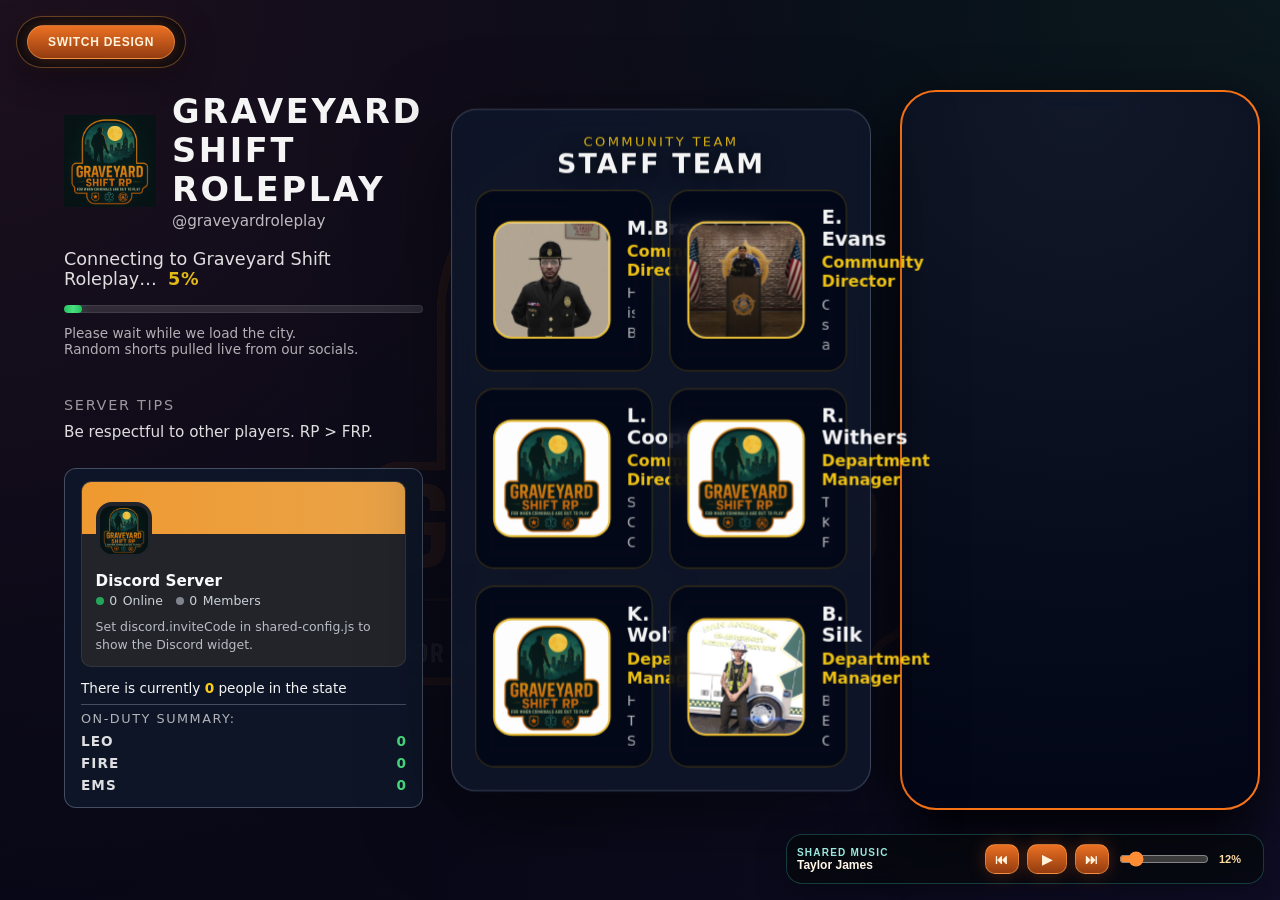
==== commit a5b88fa5: "Add files via upload" ====
--- a/html/index.html
+++ b/html/index.html
@@ -1,191 +1,36 @@
-<!DOCTYPE html>
+<!doctype html>
 <html lang="en">
 <head>
-  <meta charset="UTF-8" />
-  <title>Graveyard Shift Roleplay — Loading</title>
-  <meta name="viewport" content="width=device-width, initial-scale=1.0" />
-  <meta name="referrer" content="strict-origin-when-cross-origin" />
-  <link rel="stylesheet" href="style.css" />
+  <meta charset="utf-8" />
+  <meta name="viewport" content="width=device-width, initial-scale=1" />
+  <title>Graveyard Shift RP Dual Loading Screen</title>
+  <link rel="stylesheet" href="dual-shell.css" />
 </head>
 <body>
-  <div class="background"></div>
-
-  <!-- Optional fullscreen YouTube background. Controlled by BACKGROUND_VIDEO_ENABLED in script.js -->
-  <div class="background-video-layer" id="backgroundVideoLayer" style="display:none;">
-    <iframe
-      id="backgroundYoutubeFrame"
-      title="Background YouTube video"
-      frameborder="0"
-      allow="autoplay; fullscreen; picture-in-picture; encrypted-media"
-      referrerpolicy="strict-origin-when-cross-origin"
-    ></iframe>
+  <div id="screenWrap" class="screen-wrap" aria-label="Loading screen design switcher">
+    <iframe id="designTwopoint" class="design-frame" src="twopoint.html" title="Loading Screen Design One"></iframe>
+    <iframe id="designGraveyard" class="design-frame" src="graveyard.html" title="Loading Screen Design Two"></iframe>
   </div>
 
-  <audio id="bgAudio" autoplay></audio>
-
-
-  <!-- Clickable music player. Requires loadscreen_cursor 'yes' in fxmanifest.lua. -->
-  <div class="music-player-widget" id="musicPlayerWidget" style="display:none;">
-    <div class="music-player-main">
-      <div class="music-player-icon">♪</div>
-      <div class="music-player-text">
-        <div class="music-player-label">Music Player</div>
-        <div class="music-player-track" id="musicTrackName">Loading music…</div>
-      </div>
-    </div>
-    <div class="music-player-controls">
-      <button class="music-btn" id="musicPrevBtn" type="button" aria-label="Previous song">⏮</button>
-      <button class="music-btn music-play-btn" id="musicPlayPauseBtn" type="button" aria-label="Pause music">⏸</button>
-      <button class="music-btn" id="musicNextBtn" type="button" aria-label="Next song">⏭</button>
-    </div>
-    <div class="music-volume-row">
-      <span class="music-volume-label">VOL</span>
-      <input id="musicVolumeSlider" class="music-volume-slider" type="range" min="0" max="100" value="12" aria-label="Music volume" />
-      <span class="music-volume-text" id="musicVolumeText">12%</span>
-    </div>
+  <div class="dual-controls" id="dualControls">
+    <button id="designSwitch" class="design-switch" type="button">Switch Design</button>
   </div>
 
-
-  <div class="overlay"></div>
-
-  <!-- Large transparent background logo watermark -->
-  <div class="background-logo">
-    <img src="logo.png" alt="Server Logo" />
+  <div class="shared-music" id="sharedMusicWidget">
+    <div class="music-meta">
+      <div class="music-kicker">Shared Music</div>
+      <div class="track-title" id="sharedTrackTitle">Loading music…</div>
+    </div>
+    <button id="sharedPrev" class="music-btn" type="button" aria-label="Previous song">⏮</button>
+    <button id="sharedPlayPause" class="music-btn primary" type="button" aria-label="Play or pause music">⏸</button>
+    <button id="sharedNext" class="music-btn" type="button" aria-label="Next song">⏭</button>
+    <input id="sharedVolume" class="volume" type="range" min="0" max="100" value="12" aria-label="Music volume" />
+    <span class="volume-text" id="sharedVolumeText">12%</span>
   </div>
 
-  <div class="wrapper">
-    <div class="left-panel">
-      <div class="logo-block">
-        <img src="logo.png" alt="Graveyard Shift Roleplay" class="logo-image" />
-        <div class="logo-text">
-          <div class="logo-title">Graveyard Shift ROLEPLAY</div>
-          <div class="subtitle">@graveyardroleplay</div>
-        </div>
-      </div>
+  <audio id="sharedAudio" preload="auto" playsinline></audio>
 
-      <div class="status-text">Connecting to Graveyard Shift Roleplay… <span id="loadingProgressText" class="loading-progress-text">0%</span></div>
-
-      <div class="progress-container" role="progressbar" aria-valuemin="0" aria-valuemax="100" aria-valuenow="0" id="loadingProgressContainer">
-        <div class="progress-bar" id="loadingProgressBar"></div>
-      </div>
-      <div class="small-text">
-        Please wait while we load the city.<br />
-        Random shorts pulled live from our socials.
-      </div>
-
-      <div class="tips-title">SERVER TIPS</div>
-      <div class="tips-text" id="tipText">
-        Be respectful to other players. RP > FRP.
-      </div>
-
-      <div class="stats-box">
-        <div class="discord-widget-card" id="discordWidgetCard">
-          <div class="discord-banner" id="discordBanner"></div>
-          <div class="discord-widget-body">
-            <img class="discord-icon" id="discordIcon" src="logo.png" alt="Discord Server Icon" />
-            <div class="discord-main-row">
-              <div>
-                <div class="discord-server-name" id="discordServerName">Discord Server</div>
-                <div class="discord-counts">
-                  <span class="discord-status-dot"></span><span id="discordOnlineCount">--</span> Online
-                  <span class="discord-member-dot"></span><span id="discordMemberCount">--</span> Members
-                </div>
-              </div>
-            </div>
-            <div class="discord-description" id="discordDescription">Set your Discord invite code in script.js.</div>
-          </div>
-        </div>
-
-        <div class="stat-line state-count-line">
-          There is currently <span id="stateCount">0</span> people in the state
-        </div>
-        <div class="stat-divider"></div>
-        <div class="stat-dynamic-title">On-duty summary:</div>
-        <div class="duty-list" id="dutyList">
-          <!-- Filled dynamically from PoliceEMSActivity duty stats -->
-        </div>
-      </div>
-    </div>
-
-    <!-- Center feature panel area. Controlled by FEATURE_PANEL_MODE in script.js. -->
-    <div class="feature-panel-shell" id="featurePanelShell" style="display:none;">
-      <!-- Optional Staff panel -->
-      <div class="feature-panel staff-panel" id="staffPanel" style="display:none;">
-        <div class="feature-panel-header">
-          <div class="feature-panel-kicker">Community Team</div>
-          <div class="feature-panel-title">Staff Team</div>
-        </div>
-        <div class="staff-list" id="staffList">
-          <!-- Filled by script.js if STAFF_ENABLED is true -->
-        </div>
-      </div>
-
-      <!-- Optional Most Wanted board panel -->
-      <div class="feature-panel wanted-board-panel" id="wantedBoardPanel" style="display:none;">
-        <div class="wanted-board" id="wantedBoard">
-          <img class="wanted-board-template" src="wanted/most_wanted_template_cropped.png" alt="Most Wanted Board" />
-          <div class="wanted-slot slot-1">
-            <img class="wanted-slot-photo" id="mwPhoto1" src="wanted/placeholder.png" alt="Wanted 1" />
-            <div class="wanted-slot-name" id="mwName1"></div>
-            <div class="wanted-slot-reason" id="mwReason1"></div>
-          </div>
-          <div class="wanted-slot slot-2">
-            <img class="wanted-slot-photo" id="mwPhoto2" src="wanted/placeholder.png" alt="Wanted 2" />
-            <div class="wanted-slot-name" id="mwName2"></div>
-            <div class="wanted-slot-reason" id="mwReason2"></div>
-          </div>
-          <div class="wanted-slot slot-3">
-            <img class="wanted-slot-photo" id="mwPhoto3" src="wanted/placeholder.png" alt="Wanted 3" />
-            <div class="wanted-slot-name" id="mwName3"></div>
-            <div class="wanted-slot-reason" id="mwReason3"></div>
-          </div>
-          <div class="wanted-slot slot-4">
-            <img class="wanted-slot-photo" id="mwPhoto4" src="wanted/placeholder.png" alt="Wanted 4" />
-            <div class="wanted-slot-name" id="mwName4"></div>
-            <div class="wanted-slot-reason" id="mwReason4"></div>
-          </div>
-          <div class="wanted-slot slot-5">
-            <img class="wanted-slot-photo" id="mwPhoto5" src="wanted/placeholder.png" alt="Wanted 5" />
-            <div class="wanted-slot-name" id="mwName5"></div>
-            <div class="wanted-slot-reason" id="mwReason5"></div>
-          </div>
-          <div class="wanted-slot slot-6">
-            <img class="wanted-slot-photo" id="mwPhoto6" src="wanted/placeholder.png" alt="Wanted 6" />
-            <div class="wanted-slot-name" id="mwName6"></div>
-            <div class="wanted-slot-reason" id="mwReason6"></div>
-          </div>
-        </div>
-      </div>
-
-      <!-- Optional Gallery panel -->
-      <div class="feature-panel gallery-panel" id="galleryPanel" style="display:none;">
-        <div class="feature-panel-header">
-          <div class="feature-panel-kicker">City Moments</div>
-          <div class="feature-panel-title">Gallery</div>
-        </div>
-        <div class="gallery-grid" id="galleryGrid">
-          <!-- Filled by script.js if GALLERY_ENABLED is true -->
-        </div>
-      </div>
-    </div>
-
-    <div class="right-panel" id="phoneVideoPanel">
-      <div class="video-wrapper">
-        <div class="phone-frame">
-          <div class="phone-screen">
-            <iframe
-              id="shortFrame"
-              frameborder="0"
-              allow="autoplay; fullscreen; picture-in-picture; encrypted-media"
-              scrolling="no"
-            ></iframe>
-          </div>
-        </div>
-      </div>
-
-    </div>
-  </div>
-
-  <script src="script.js"></script>
+  <script src="shared-config.js"></script>
+  <script src="dual-shell.js"></script>
 </body>
 </html>
--- a/html/dual-shell.css
+++ b/html/dual-shell.css
@@ -0,0 +1,166 @@
+html, body {
+  margin: 0;
+  width: 100%;
+  height: 100%;
+  overflow: hidden;
+  background: #050708;
+  font-family: Arial, Helvetica, sans-serif;
+}
+
+.screen-wrap,
+.design-frame {
+  position: fixed;
+  inset: 0;
+  width: 100%;
+  height: 100%;
+}
+
+.design-frame {
+  border: 0;
+  opacity: 0;
+  pointer-events: none;
+  transition: opacity 260ms ease;
+  background: #050708;
+}
+
+.design-frame.is-active {
+  opacity: 1;
+  pointer-events: auto;
+  z-index: 1;
+}
+
+.dual-controls {
+  position: fixed;
+  top: 16px;
+  left: 16px;
+  transform: none;
+  z-index: 20;
+  display: flex;
+  align-items: center;
+  gap: 10px;
+  padding: 8px 10px;
+  border: 1px solid rgba(255, 165, 70, 0.35);
+  border-radius: 999px;
+  background: rgba(6, 9, 12, 0.70);
+  backdrop-filter: blur(12px);
+  box-shadow: 0 10px 30px rgba(0,0,0,0.35);
+}
+
+.design-switch,
+.music-btn {
+  border: 1px solid rgba(255, 180, 95, 0.45);
+  background: linear-gradient(180deg, rgba(255,122,38,0.92), rgba(160,65,18,0.92));
+  color: #fff3dc;
+  font-weight: 800;
+  text-transform: uppercase;
+  letter-spacing: 0.06em;
+  cursor: pointer;
+  box-shadow: 0 0 18px rgba(255, 104, 28, 0.25);
+}
+
+.design-switch {
+  min-width: 148px;
+  padding: 9px 14px;
+  border-radius: 999px;
+  font-size: 12px;
+}
+
+.active-label {
+  min-width: 72px;
+  color: #ffdca2;
+  font-size: 12px;
+  font-weight: 800;
+  letter-spacing: 0.08em;
+  text-transform: uppercase;
+}
+
+.shared-music {
+  position: fixed;
+  right: 16px;
+  bottom: 16px;
+  left: auto;
+  top: auto;
+  z-index: 21;
+  display: flex;
+  align-items: center;
+  gap: 8px;
+  max-width: min(520px, calc(100vw - 32px));
+  padding: 9px 10px;
+  border: 1px solid rgba(72, 210, 193, 0.25);
+  border-radius: 16px;
+  background: rgba(5, 8, 10, 0.70);
+  color: #eefaf7;
+  backdrop-filter: blur(12px);
+  box-shadow: 0 10px 30px rgba(0,0,0,0.34);
+}
+
+.music-meta {
+  width: 180px;
+  min-width: 130px;
+  overflow: hidden;
+}
+
+
+body[data-active-design="graveyard"] .shared-music {
+  bottom: 74px;
+}
+
+.music-kicker {
+  color: #9ce8df;
+  font-size: 10px;
+  font-weight: 800;
+  text-transform: uppercase;
+  letter-spacing: 0.12em;
+}
+
+.track-title {
+  color: #fff7e7;
+  font-size: 12px;
+  font-weight: 800;
+  white-space: nowrap;
+  overflow: hidden;
+  text-overflow: ellipsis;
+}
+
+.music-btn {
+  width: 34px;
+  height: 30px;
+  border-radius: 10px;
+  font-size: 13px;
+}
+
+.music-btn.primary {
+  width: 40px;
+}
+
+.volume {
+  width: 90px;
+  accent-color: #ff8d36;
+}
+
+.volume-text {
+  color: #ffdca2;
+  font-size: 11px;
+  font-weight: 800;
+  min-width: 34px;
+}
+
+@media (max-width: 900px) {
+  .shared-music {
+    bottom: 14px;
+    right: 14px;
+    left: 14px;
+    top: auto;
+    max-width: none;
+  }
+  body[data-active-design="graveyard"] .shared-music {
+    bottom: 92px;
+  }
+  .dual-controls {
+    top: 12px;
+    left: 12px;
+  }
+  .music-meta {
+    flex: 1;
+  }
+}
